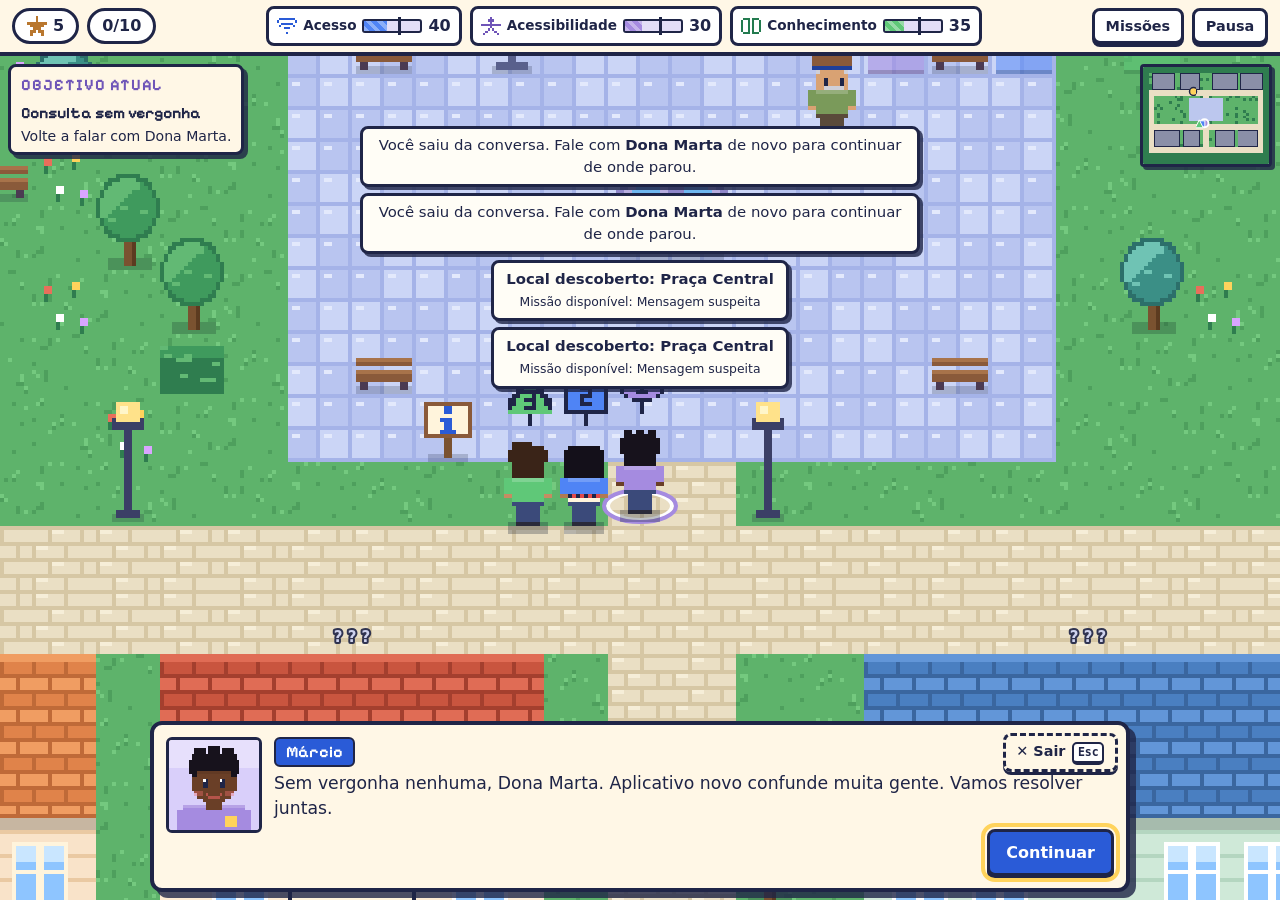
==== tests/test.html @ 05e47272 "first commit" ====
<!DOCTYPE html>
<html lang="pt-BR">
<head>
  <meta charset="utf-8">
  <meta name="viewport" content="width=device-width, initial-scale=1">
  <title>Testes — Conexão para Todos</title>
  <meta name="description" content="Jogo em pixel art sobre inclusão digital, acessibilidade e cidadania. Equipe 1 — UFC Russas.">
  <link rel="stylesheet" href="../fonts.css">
  <link rel="stylesheet" href="../styles.css">
<style>#results{display:none;position:fixed;inset:0;z-index:9999;overflow:auto;background:#fff7e6;color:#1f2547;padding:20px 28px;font:16px/1.5 system-ui,sans-serif}#results li{list-style:none;padding:3px 0}#results li.ok{color:#14502e}#results li.fail{color:#a1190c;font-weight:700}#results ul{padding:0}</style>
</head>
<body>
<div id="results" role="status"></div>
<div id="app">

  <!-- TELA DE TÍTULO -->
  <section id="screen-title" class="screen" aria-labelledby="game-title">
    <canvas id="title-canvas" aria-hidden="true"></canvas>
    <div class="title-box">
      <img id="logo-icon" class="logo-icon pix" alt="" aria-hidden="true">
      <p class="kicker">Jogo educativo em pixel art</p>
      <h1 id="game-title" aria-label="Conexão para Todos"><span class="t1" aria-hidden="true">Conexão</span><span class="t2" aria-hidden="true">para Todos</span></h1>
      <p class="tagline">Ajude a cidade de Conecta a incluir todo mundo no mundo digital.</p>
      <nav class="menu" aria-label="Menu principal">
        <button class="btn primary big" id="btn-play">Jogar · 1 jogador</button>
        <button class="btn primary big" id="btn-play2">Jogar · 2 jogadores</button>
        <div class="menu-grid">
          <button class="btn small" id="btn-how">Como jogar</button>
          <button class="btn small" id="btn-credits">Créditos</button>
          <button class="btn small" id="btn-options">Opções</button>
          <button class="btn small" id="btn-pad">🎮 Controle</button>
        </div>
      </nav>
      <p id="pad-hint" class="coophint hidden">🎮 <b>Controle detectado:</b> use o direcional ou o analógico e aperte <b>A</b> para escolher.</p>
      <p id="pad-help" class="coophint">🎮 <b>Tem controle?</b> Clique nesta janela e aperte um botão dele. Se não funcionar, abra <b>🎮 Controle</b>.</p>
      <p class="coophint"><b>2 jogadores (co-op local):</b> <b>J1</b> usa <kbd>W</kbd><kbd>A</kbd><kbd>S</kbd><kbd>D</kbd> e <b>J2</b> usa as setas, no mesmo teclado.</p>
      <p class="foot">Equipe 1 · UFC Campus de Russas</p>
    </div>
  </section>

  <!-- TELA DO JOGO -->
  <section id="screen-game" class="screen hidden" aria-label="Jogo">
    <header id="hud">
      <div class="hud-left">
        <span class="brand">Conecta</span>
        <button class="pill" id="btn-points" title="Pontos de Comunidade (clique para ver os status)">
          <img id="ico-pt" class="pix ico" alt=""><span class="sr">Pontos de Comunidade:</span><b id="val-pt">0</b><span class="pill-label">pontos</span>
        </button>
        <span class="pill static" title="Missões concluídas"><span class="pill-label">Missões</span><b id="val-prog">0/10</b></span>
      </div>
      <div class="statbar" id="stats" role="group" aria-label="Status coletivos da cidade"></div>
      <div class="hud-right">
        <button class="btn small" id="btn-quests" title="Lista de missões (M)">Missões</button>
        <button class="btn small" id="btn-pause" title="Pausar (Esc)">Pausa</button>
      </div>
    </header>

    <main id="stage">
      <canvas id="world" role="img" aria-label="Mapa de Conecta visto de cima. Use as setas ou WASD para andar e a tecla E para interagir."></canvas>
      <button id="tracker" class="panel" title="Abrir lista de missões">
        <span class="kicker">Objetivo atual</span>
        <b id="tracker-title">—</b>
        <span id="tracker-text">—</span>
      </button>
      <canvas id="minimap" aria-hidden="true"></canvas>
      <div id="team" role="group" aria-label="Equipe de agentes (troque com Tab ou teclas 1, 2 e 3)"></div>
      <div id="prompts"><button id="prompt" class="hidden"></button><button id="prompt2" class="hidden"></button></div>
      <div id="touch" aria-label="Controles na tela">
        <div class="dpad">
          <button data-dir="up" aria-label="Andar para cima">▲</button>
          <button data-dir="left" aria-label="Andar para a esquerda">◀</button>
          <button data-dir="right" aria-label="Andar para a direita">▶</button>
          <button data-dir="down" aria-label="Andar para baixo">▼</button>
        </div>
        <button id="btn-act" class="act" aria-label="Interagir">Interagir</button>
      </div>
      <div id="toasts" aria-live="polite" aria-atomic="false"></div>
      <div id="dialogue" class="hidden" role="dialog" aria-label="Diálogo">
        <button id="dlg-exit" class="btn small ghost dlg-exit" aria-label="Sair da conversa (tecla Esc)">✕ Sair <kbd>Esc</kbd></button>
        <img id="dlg-portrait" class="pix portrait" alt="">
        <div class="dlg-body">
          <div id="dlg-name" class="dlg-name"></div>
          <p id="dlg-text"></p>
          <div id="dlg-extra"></div>
          <div id="dlg-actions" class="dlg-actions"></div>
        </div>
      </div>
    </main>
  </section>

  <div id="modal-root"></div>
</div>

<noscript><p style="padding:24px;background:#fff7e6">Este jogo precisa de JavaScript para funcionar.</p></noscript>

<script src="../js/sprites.js"></script>
<script src="../js/world.js"></script>
<script src="../js/audio.js"></script>
<script src="../js/player.js"></script>
<script src="../js/ui.js"></script>
<script src="../js/dialogue.js"></script>
<script src="../js/activities.js"></script>
<script src="../js/missions.js"></script>
<script src="../js/gamepad.js"></script>
<script src="../js/game.js"></script>
<script src="tests.js"></script>
</body>
</html>
---- fonts.css ----
/* Gerado por tools/embed-fonts.js — fontes pixel (SIL OFL 1.1) embutidas para uso offline. Não edite à mão. */
@font-face { font-family: 'Press Start 2P'; font-style: normal; font-weight: 400; font-display: swap; src: url([data-uri]) format('woff2'); }
@font-face { font-family: 'Pixelify Sans'; font-style: normal; font-weight: 400; font-display: swap; src: url([data-uri]) format('woff2'); }
@font-face { font-family: 'Pixelify Sans'; font-style: normal; font-weight: 700; font-display: swap; src: url([data-uri]) format('woff2'); }
---- styles.css ----
/* Conexão para Todos — styles.css
 * Interface em estilo "pixel": bordas grossas, sombras duras, alto contraste e fontes do sistema. */
:root {
  --ink: #1f2547; --cream: #fff7e6; --paper: #fffdf6; --lilac: #d9cffa; --lilac-d: #6f55b8;
  --blue: #2a5bd7; --blue-l: #4f84f5; --green: #1f7a4a; --green-l: #5fc878; --warm: #e0834a; --sun: #ffd35c; --coral: #e86f5b;
  --hud-h: 56px;
  --pixel: "Pixelify Sans", "Trebuchet MS", "Segoe UI", system-ui, sans-serif;
  --pixel-title: "Press Start 2P", "Pixelify Sans", ui-monospace, monospace;
}
* { box-sizing: border-box; }
html, body { height: 100%; margin: 0; }
html { font-size: 16px; }
body {
  font: 1rem/1.45 "Trebuchet MS", "Segoe UI", system-ui, -apple-system, sans-serif; color: var(--ink);
  background: #2b3a6b; overflow: hidden; -webkit-tap-highlight-color: transparent;
}
body.large-text { font-size: 19px; }
.hidden { display: none !important; }
.sr { position: absolute; width: 1px; height: 1px; overflow: hidden; clip: rect(0 0 0 0); white-space: nowrap; }
.pix { image-rendering: pixelated; image-rendering: crisp-edges; }
#app { position: fixed; inset: 0; }
.screen { position: absolute; inset: 0; display: flex; flex-direction: column; }
h1, h2, h3 { margin: 0 0 .4em; line-height: 1.15; font-family: var(--pixel); }
.kicker, .dlg-name, .brand, #tracker b, .agent-txt b, .tag, .ptag, .q-head b { font-family: var(--pixel); }
h2 { font-size: 1.5rem; font-weight: 700; } h3 { font-size: 1.25rem; font-weight: 700; }
p { margin: 0 0 .7em; }
.kicker { font-size: 1rem; letter-spacing: .06em; text-transform: uppercase; font-weight: 700; color: var(--lilac-d); margin: 0 0 .3em; }
.lead { font-size: 1.05rem; }
.small { font-size: .85rem; }
kbd {
  display: inline-block; min-width: 1.6em; padding: 0 .4em; text-align: center; font: 700 .9em/1.5 ui-monospace, Consolas, monospace;
  background: #fff; border: 2px solid var(--ink); border-bottom-width: 4px; border-radius: 5px; color: var(--ink);
}
:focus-visible { outline: 4px solid var(--sun); outline-offset: 2px; box-shadow: 0 0 0 2px var(--ink); }

/* ---------- botões ---------- */
.btn {
  font: inherit; font-weight: 700; color: var(--ink); background: #fff; border: 3px solid var(--ink); border-radius: 8px;
  padding: .55em 1em; min-height: 44px; cursor: pointer; box-shadow: 0 4px 0 var(--ink); transition: transform .08s, box-shadow .08s;
}
.btn:hover:not(:disabled) { background: #eef2ff; }
.btn:active:not(:disabled) { transform: translateY(3px); box-shadow: 0 1px 0 var(--ink); }
.btn.primary { background: var(--blue); color: #fff; }
.btn.primary:hover:not(:disabled) { background: #1f49b3; }
.btn.ghost { background: transparent; box-shadow: none; border-style: dashed; }
.btn.small { min-height: 36px; padding: .3em .75em; font-size: .9rem; box-shadow: 0 3px 0 var(--ink); }
.btn.big { font-size: 1.3rem; padding: .6em 1.4em; }
.btn:disabled { opacity: .55; cursor: not-allowed; box-shadow: none; }
.reduce-motion .btn { transition: none; }

/* ---------- tela de título ---------- */
#title-canvas { position: absolute; inset: 0; width: 100%; height: 100%; image-rendering: pixelated; }
.title-box {
  position: relative; margin: auto; width: min(520px, 92%); padding: 22px 28px 16px; max-height: calc(100% - 16px); overflow: auto; text-align: center;
  background: rgba(255, 247, 230, .94); border: 4px solid var(--ink); border-radius: 12px; box-shadow: 8px 8px 0 var(--ink);
}
.tagline { font-family: var(--pixel); font-size: 1.25rem; font-weight: 400; margin: 8px 0 0; line-height: 1.3; }
.logo-icon { display: block; width: 75px; height: auto; margin: 2px auto 8px; image-rendering: pixelated;
  filter: drop-shadow(2px 0 0 var(--ink)) drop-shadow(-2px 0 0 var(--ink)) drop-shadow(0 2px 0 var(--ink)) drop-shadow(0 -2px 0 var(--ink)) drop-shadow(4px 4px 0 #7f93d9); }

/* logotipo em fonte pixel: contorno e sombra em degraus (cada "pixel" da fonte = --p) */
#game-title { display: flex; flex-direction: column; align-items: center; gap: 14px; margin: 6px 0 4px; line-height: 1; text-transform: uppercase; font-weight: 400; }
#game-title .t1, #game-title .t2 {
  display: block; font-family: var(--pixel-title); letter-spacing: .08em; padding: .4em .1em .1em;
  font-size: calc(var(--p) * 8); color: transparent; -webkit-text-fill-color: transparent; -webkit-background-clip: text; background-clip: text;
  filter: drop-shadow(2px 0 0 var(--ink)) drop-shadow(-2px 0 0 var(--ink)) drop-shadow(0 2px 0 var(--ink)) drop-shadow(0 -2px 0 var(--ink)) drop-shadow(var(--p) var(--p) 0 #7f93d9);
}
#game-title .t1 { --p: 5px; background-image: linear-gradient(180deg, #e3f4ff 0 33%, #8ec5ff 33% 66%, #2a5bd7 66% 100%); }
#game-title .t2 { --p: 3px; background-image: linear-gradient(180deg, #fff4b8 0 40%, #ffd35c 40% 70%, #f2a24b 70% 100%); }
@media (max-width: 480px) { #game-title .t1 { --p: 4px; } #game-title .t2 { --p: 2px; letter-spacing: .04em; } .logo-icon { width: 63px; } }
.title-box { transition: none; }
@media (min-width: 901px) { .title-box { margin-left: 6%; } }
.menu { display: flex; flex-direction: column; gap: 12px; margin: 14px auto 8px; max-width: 340px; }
.menu-grid { display: grid; grid-template-columns: 1fr 1fr; gap: 10px; }
.menu .btn.big { font-family: var(--pixel-title); font-weight: 400; font-size: 16px; letter-spacing: 0; padding: .95em .6em; }
.menu .btn.small { font-family: var(--pixel); font-weight: 400; font-size: 1.5rem; line-height: 1.1; padding: .2em .4em; }
.title-box .foot { margin: 14px 0 0; font-size: .85rem; }

/* ---------- HUD ---------- */
#hud {
  display: flex; align-items: center; gap: 10px 16px; flex-wrap: wrap; padding: 6px 12px; background: var(--cream);
  border-bottom: 4px solid var(--ink); position: relative; z-index: 5;
}
.hud-left, .hud-right { display: flex; align-items: center; gap: 8px; }
.hud-right { margin-left: auto; }
.brand { display: none; font-weight: 800; color: var(--blue); font-size: 1.1rem; letter-spacing: .02em; }
.pill { display: inline-flex; align-items: center; gap: 6px; font: inherit; background: #fff; border: 3px solid var(--ink); border-radius: 999px; padding: 2px 12px; cursor: pointer; color: var(--ink); min-height: 36px; }
.pill.static { cursor: default; }
.pill-label { font-size: .8rem; }
.ico { width: 20px; height: auto; vertical-align: middle; }
.statbar { display: flex; gap: 8px; flex-wrap: wrap; flex: 1 1 360px; justify-content: center; }
.stat {
  display: grid; grid-template-columns: auto auto 1fr auto; align-items: center; gap: 6px; font: inherit; color: var(--ink); background: #fff; border: 3px solid var(--ink);
  border-radius: 8px; padding: 3px 8px; cursor: pointer; min-width: 176px; min-height: 40px;
}
.stat-name { font-weight: 700; font-size: .85rem; white-space: nowrap; }
.stat-val { font-weight: 800; min-width: 2ch; text-align: right; }
.stat.goal-ok .stat-val::after { content: " ✔"; color: var(--green); }
.meter { position: relative; display: block; width: 100%; min-width: 60px; height: 14px; border: 2px solid var(--ink); border-radius: 3px; background: #e3def7; overflow: visible; }
.meter.big { height: 18px; margin: 6px 0; }
.meter .fill { display: block; height: 100%; width: 0; transition: width .5s; background-image: repeating-linear-gradient(45deg, rgba(255,255,255,.35) 0 4px, transparent 4px 8px); }
.reduce-motion .meter .fill { transition: none; }
.stat[data-stat="ac"] .fill { background-color: var(--blue-l); }
.stat[data-stat="ab"] .fill { background-color: #a58be0; }
.stat[data-stat="co"] .fill { background-color: var(--green-l); }
.meter.big .fill { background-color: #7a8fe0; }
.meter .goal { position: absolute; left: 60%; top: -4px; bottom: -4px; width: 3px; background: var(--ink); }

@media (min-width: 1500px) { .brand { display: inline; } }
@media (max-width: 1340px) { .pill-label { display: none; } }

/* ---------- palco ---------- */
#stage { position: relative; flex: 1; min-height: 0; background: #2b3a6b; overflow: hidden; }
#world { display: block; width: 100%; height: 100%; image-rendering: pixelated; }
.panel, #tracker { background: var(--cream); border: 3px solid var(--ink); border-radius: 8px; box-shadow: 4px 4px 0 rgba(31,37,71,.8); }
#tracker {
  position: absolute; top: 8px; left: 8px; max-width: min(340px, 56%); text-align: left; padding: 6px 10px; font: inherit; color: var(--ink); cursor: pointer;
  display: flex; flex-direction: column; gap: 1px;
}
#tracker b { font-size: .98rem; } #tracker span:last-child { font-size: .88rem; }
#minimap { position: absolute; top: 8px; right: 8px; width: 132px; height: auto; border: 3px solid var(--ink); border-radius: 4px; background: #fff; image-rendering: pixelated; box-shadow: 3px 3px 0 rgba(31,37,71,.8); }
#team { position: absolute; left: 8px; bottom: 8px; display: flex; gap: 8px; flex-wrap: wrap; }
.agent {
  position: relative; display: flex; align-items: center; gap: 8px; font: inherit; color: var(--ink); background: var(--cream); border: 3px solid var(--ink); border-radius: 8px;
  padding: 4px 10px 4px 4px; cursor: pointer; text-align: left; min-height: 52px;
}
.agent .portrait { width: 40px; height: 40px; border: 2px solid var(--ink); border-radius: 4px; }
.agent-txt { display: flex; flex-direction: column; line-height: 1.15; }
.agent-txt small { font-size: .74rem; }
.agent-key { position: absolute; top: -9px; right: -7px; background: #fff; border: 2px solid var(--ink); border-radius: 5px; font-size: .75rem; font-weight: 800; padding: 0 5px; }
.agent-state { display: none; position: absolute; bottom: -10px; left: 8px; background: var(--sun); border: 2px solid var(--ink); border-radius: 5px; font-size: .68rem; font-weight: 800; padding: 0 5px; }
.agent[aria-pressed="true"] { background: #fff2b8; box-shadow: 0 0 0 3px var(--sun), 0 0 0 5px var(--ink); }
.agent[aria-pressed="true"] .agent-state { display: block; }
#prompts { position: absolute; left: 50%; bottom: 78px; transform: translateX(-50%); display: flex; flex-direction: column; align-items: center; gap: 8px; max-width: 92%; }
#prompt, #prompt2 {
  font: inherit; font-weight: 700; color: var(--ink); background: #fff; border: 3px solid var(--ink);
  border-radius: 999px; padding: 6px 16px; cursor: pointer; box-shadow: 0 4px 0 var(--ink); min-height: 44px; max-width: 100%;
}
.ptag { display: inline-block; font-size: .75rem; font-weight: 800; padding: 0 7px; border-radius: 999px; border: 2px solid var(--ink); }
.ptag.p1 { background: var(--sun); } .ptag.p2 { background: #bfe0ff; }
.coophint { font-size: .85rem; margin: 0; } .title-box .coophint { margin-top: 4px; }
table.keys th, table.keys td { font-size: .9rem; } table.keys kbd { margin: 1px; }
.agent[data-p="1"] .agent-state { background: var(--sun); } .agent[data-p="2"] .agent-state { background: #bfe0ff; }
.agent[data-p="2"][aria-pressed="true"] { background: #e3f1ff; box-shadow: 0 0 0 3px #7fb6f0, 0 0 0 5px var(--ink); border-style: dashed; }
#touch { display: none; position: absolute; right: 8px; bottom: 8px; align-items: flex-end; gap: 14px; }
body.show-touch #touch { display: flex; }
.dpad { display: grid; grid-template-columns: repeat(3, 54px); grid-template-rows: repeat(2, 54px); gap: 4px; }
.dpad button { font-size: 1.3rem; border: 3px solid var(--ink); border-radius: 10px; background: rgba(255,247,230,.92); color: var(--ink); touch-action: none; }
.dpad button.on { background: var(--sun); }
.dpad [data-dir="up"] { grid-column: 2; grid-row: 1; } .dpad [data-dir="left"] { grid-column: 1; grid-row: 2; }
.dpad [data-dir="down"] { grid-column: 2; grid-row: 2; } .dpad [data-dir="right"] { grid-column: 3; grid-row: 2; }
#touch .act { width: 84px; height: 84px; border-radius: 50%; border: 4px solid var(--ink); background: var(--sun); font: inherit; font-weight: 800; color: var(--ink); touch-action: manipulation; }
#stage.busy #team, #stage.busy #prompts, #stage.busy #touch { display: none; }
#toasts { position: absolute; top: 8px; left: 50%; transform: translateX(-50%); display: flex; flex-direction: column; gap: 6px; align-items: center; pointer-events: none; width: min(560px, 60%); margin-top: 62px; }
.toast { background: var(--paper); border: 3px solid var(--ink); border-radius: 8px; padding: 6px 12px; box-shadow: 3px 3px 0 rgba(31,37,71,.8); animation: pop .25s ease-out; font-size: .93rem; text-align: center; }
.toast.out { opacity: 0; transition: opacity .4s; }
.reduce-motion .toast { animation: none; }
@keyframes pop { from { transform: translateY(-8px) scale(.96); opacity: 0; } to { transform: none; opacity: 1; } }

/* ---------- chips ---------- */
.chips { display: flex; flex-wrap: wrap; gap: 6px; margin: 6px 0; }
.chip { display: inline-flex; align-items: center; gap: 4px; padding: 1px 8px; border-radius: 999px; font-weight: 800; font-size: .85rem; border: 2px solid var(--ink); }
.chip .ico { width: 14px; }
.chip.up { background: #d7f5df; color: #0f4a28; } .chip.down { background: #ffe0dc; color: #7a1f14; }

/* ---------- diálogo ---------- */
#dialogue {
  position: absolute; left: 8px; right: 8px; bottom: 8px; max-width: 980px; margin: 0 auto; display: flex; gap: 12px; padding: 12px;
  background: var(--cream); border: 4px solid var(--ink); border-radius: 12px; box-shadow: 6px 6px 0 rgba(31,37,71,.8); max-height: 68%; overflow: auto; z-index: 4;
}
#dialogue .portrait { width: 96px; height: 96px; flex: none; border: 3px solid var(--ink); border-radius: 6px; background: #fff; }
.dlg-body { flex: 1; min-width: 0; }
.dlg-exit { position: absolute; top: 8px; right: 8px; z-index: 2; background: var(--cream); }
.dlg-exit kbd { font-size: .72rem; min-width: 0; padding: 0 .3em; margin-left: 2px; }
.act-head { position: relative; } .act-exit { margin-left: auto; align-self: flex-start; flex: none; }
.dlg-name { display: inline-block; background: var(--blue); color: #fff; font-weight: 800; padding: 1px 10px; border-radius: 6px; margin-bottom: 4px; border: 2px solid var(--ink); }
#dlg-text { font-size: 1.08rem; margin-bottom: .5em; }
.dlg-actions { display: flex; flex-wrap: wrap; gap: 8px; justify-content: flex-end; }
.choices { display: flex; flex-direction: column; gap: 8px; width: 100%; }
.btn.choice { display: flex; gap: 10px; align-items: flex-start; text-align: left; width: 100%; font-weight: 600; }
.btn.choice .num { flex: none; background: var(--ink); color: #fff; border-radius: 5px; min-width: 1.7em; text-align: center; font-weight: 800; }
.btn.choice.tried { opacity: .6; border-style: dashed; }
.btn.choice em { font-weight: 400; }
.tier { display: inline-block; font-weight: 800; padding: 0 8px; border-radius: 6px; border: 2px solid var(--ink); margin-right: 4px; }
.tier.best { background: #d7f5df; color: #0f4a28; } .tier.ok { background: #fff0c2; color: #6a4a00; } .tier.bad { background: #ffe0dc; color: #7a1f14; }
.hint-box { background: #eef2ff; border: 2px dashed var(--blue); border-radius: 6px; padding: 6px 10px; margin: 6px 0; font-size: .95rem; }

/* ---------- modais ---------- */
#modal-root { position: fixed; inset: 0; pointer-events: none; z-index: 40; }
.overlay { position: fixed; left: 0; right: 0; bottom: 0; top: var(--hud-h); display: flex; align-items: center; justify-content: center; padding: 10px; background: rgba(20, 25, 60, .62); pointer-events: auto; }
.card {
  background: var(--cream); border: 4px solid var(--ink); border-radius: 12px; box-shadow: 8px 8px 0 var(--ink); padding: 16px 20px 18px; width: min(640px, 100%); max-height: 100%; overflow: auto;
}
.overlay.wide .card { width: min(860px, 100%); }
.actions { display: flex; flex-wrap: wrap; gap: 10px; justify-content: flex-end; margin-top: 14px; }
.card > .actions, .card .pager > .actions, .card #fund-body > .actions, .card .victory > .actions, .card .mc > .actions { position: sticky; bottom: -18px; background: var(--cream); padding: 10px 0 6px; margin-bottom: -6px; z-index: 2; }
.menu .btn { width: 100%; }
.pager .pg-body { min-height: 120px; }
.dots { display: flex; gap: 6px; justify-content: center; margin-top: 6px; }
.dot { width: 10px; height: 10px; border: 2px solid var(--ink); border-radius: 50%; background: #fff; } .dot.on { background: var(--ink); }
.opts { display: flex; flex-direction: column; gap: 10px; }
.opt { display: flex; align-items: center; gap: 12px; } .opt.check input { width: 22px; height: 22px; } .opt input[type=range] { flex: 1; min-width: 120px; height: 28px; }
.srow { display: flex; gap: 12px; margin: 10px 0; align-items: flex-start; } .srow .ico { width: 30px; margin-top: 2px; } .srow > div { flex: 1; }
.srow p { margin: 0 0 .3em; font-size: .92rem; } .eff { background: #fff; border: 2px solid var(--ink); border-radius: 6px; padding: 4px 8px; }
.log { margin: 0; padding-left: 1.2em; font-size: .92rem; }
ul.quests { list-style: none; margin: 0; padding: 0; display: flex; flex-direction: column; gap: 10px; }
.q { background: #fff; border: 3px solid var(--ink); border-radius: 8px; padding: 8px 12px; } .q p { margin: .3em 0; font-size: .92rem; } .q .hint { font-weight: 700; }
.q-head { display: flex; justify-content: space-between; gap: 8px; align-items: center; flex-wrap: wrap; }
.tag { font-weight: 800; font-size: .8rem; padding: 1px 8px; border: 2px solid var(--ink); border-radius: 999px; background: #eef2ff; }
.q.done { background: #effaf2; } .q.doing { background: #fff8de; } .q.lock { background: #eeeef4; color: #3b3f66; } .q .where { font-weight: 700; }

/* ---------- atividades ---------- */
.act-head { display: flex; gap: 12px; align-items: center; margin-bottom: 8px; }
.act-head .portrait { width: 64px; height: 64px; border: 3px solid var(--ink); border-radius: 6px; }
.order { display: grid; grid-template-columns: 1fr 1fr; gap: 14px; }
.pool { display: flex; flex-direction: column; gap: 8px; }
.match { display: grid; grid-template-columns: 1fr 1fr; gap: 14px; }
.btn.step.sel { background: #fff2b8; box-shadow: 0 0 0 3px var(--sun), 0 0 0 5px var(--ink); }
.btn.step.matched { background: #d7f5df; cursor: default; }
.pairno { display: inline-block; min-width: 2.6em; text-align: center; background: var(--ink); color: #fff; border-radius: 5px; margin-right: 8px; font-size: .8rem; font-weight: 800; }
.btn.step { text-align: left; font-weight: 600; padding: .35em .8em; min-height: 40px; } .btn.step.used { opacity: .4; }
.seq { margin: 0; padding-left: 1.6em; display: flex; flex-direction: column; gap: 8px; min-height: 60px; } .seq li { background: #d7f5df; border: 2px solid var(--ink); border-radius: 6px; padding: 6px 10px; font-weight: 600; }
.msg-line { font-weight: 700; min-height: 1.5em; margin-top: 8px; }
.shake { animation: shake .35s; } .reduce-motion .shake { animation: none; outline: 3px solid var(--coral); }
@keyframes shake { 25% { transform: translateX(-5px); } 75% { transform: translateX(5px); } }
.hintrow { margin-top: 8px; }
.mock { background: #fff; border: 3px solid var(--ink); border-radius: 8px; overflow: hidden; margin: 8px auto; }
.mock.browser .bar { display: flex; align-items: center; gap: 5px; background: #e9e9f3; padding: 5px 8px; border-bottom: 2px solid var(--ink); }
.mock.browser .bar span { width: 10px; height: 10px; border-radius: 50%; background: #9a9ab5; } .mock.browser .bar em { margin-left: 8px; font-style: normal; font-size: .8rem; background: #fff; border: 1px solid #9a9ab5; border-radius: 10px; padding: 0 10px; }
.mock.phone { max-width: 340px; border-radius: 24px; border-width: 5px; }
.mock.phone .notch { height: 14px; background: var(--ink); width: 40%; margin: 0 auto; border-radius: 0 0 10px 10px; }
.mock.phone .sender { text-align: center; font-weight: 700; font-size: .85rem; padding: 4px; border-bottom: 2px solid #e3e3ee; }
.mock .mock-screen { display: flex; flex-direction: column; gap: 8px; padding: 10px; background: #fafafd; }
.spot-el { display: block; width: 100%; text-align: left; font: inherit; color: #232640; background: #fff; border: 3px dashed #c3c3d6; border-radius: 8px; padding: 8px 10px; cursor: pointer; min-height: 44px; }
.spot-el:hover { border-color: var(--blue); }
.spot-el .el-flag { display: block; font-size: .78rem; font-weight: 800; margin-top: 2px; min-height: 1em; }
.spot-el.marked { border-color: var(--coral); border-style: solid; background: #fff1ee; } .spot-el.marked .el-flag { color: #8a2a1c; }
.spot-el.hit { border-color: var(--green); border-style: solid; background: #effaf2; } .spot-el.hit .el-flag { color: #0f4a28; }
.spot-el.miss { border-color: var(--warm); border-style: solid; background: #fff6e8; } .spot-el.miss .el-flag { color: #7a3d00; }
.spot-el.fp { border-color: #7a7a99; border-style: solid; background: #f0f0f6; } .spot-el.fp .el-flag { color: #3b3f66; }
.spot-el .faint { color: #cfcfdc; font-size: 1.3rem; font-weight: 700; }
.spot-el .tiny { font-size: 9px; padding: 1px 4px; border: 1px solid #888; background: #eee; color: #444; }
.spot-el .imgbox { display: inline-block; padding: 0 14px; white-space: nowrap; height: 44px; line-height: 44px; text-align: center; background: repeating-linear-gradient(45deg, #e7e7ef 0 6px, #f6f6fb 6px 12px); border: 1px dashed #9a9ab5; color: #666; font-size: .8rem; margin-right: 8px; }
.spot-el.e-good { background: #f4fbf6; } .spot-el.e-cap { font-family: ui-monospace, monospace; background: #f2f2f2; }
.spot-el.e-txt { font-style: italic; } .spot-el.m-bubble { border-radius: 14px 14px 14px 4px; background: #eef2ff; } .spot-el.m-sender, .spot-el.m-time { font-size: .85rem; background: #f6f6fb; }
.result { margin-top: 8px; background: #fff; border: 2px solid var(--ink); border-radius: 8px; padding: 8px 12px; } .result:empty { display: none; } .result ul { margin: 4px 0 0; padding-left: 1.2em; font-size: .92rem; }
.budget { font-size: 1rem; }
.plan { display: grid; grid-template-columns: 1fr 1fr; gap: 8px; }
.plan-opt { display: flex; flex-direction: column; gap: 4px; text-align: left; font: inherit; color: var(--ink); background: #fff; border: 3px solid var(--ink); border-radius: 8px; padding: 8px 10px; cursor: pointer; min-height: 70px; }
.plan-opt.on { background: #d7f5df; box-shadow: 0 0 0 3px var(--green); }
.plan-opt:disabled { opacity: .5; cursor: not-allowed; }
.plan-opt .cost { align-self: flex-start; font-size: .75rem; font-weight: 800; background: var(--sun); border: 2px solid var(--ink); border-radius: 999px; padding: 0 8px; }
.plan-opt .po-mark { font-weight: 800; font-size: .82rem; color: #0f4a28; min-height: 1em; }
.plan.locked { opacity: .8; }
.fund-row { display: flex; align-items: center; gap: 10px; background: #fff; border: 3px solid var(--ink); border-radius: 8px; padding: 8px 10px; margin: 8px 0; flex-wrap: wrap; }
.fund-row .fr-txt { flex: 1; min-width: 180px; } .fund-row small { display: block; } .mut-btns { display: flex; gap: 6px; flex-wrap: wrap; }
.mc { text-align: center; } .mc .chips { justify-content: center; }
.stars { font-size: 2.2rem; letter-spacing: .15em; color: #c98a00; margin: 0; text-shadow: 2px 2px 0 var(--ink); }
.mc.pop .stars { animation: pop .5s ease-out; }
.msg { background: #eef2ff; border: 2px solid var(--blue); border-radius: 8px; padding: 8px 12px; text-align: left; margin: 10px 0 0; } .msg p { margin: 0 0 .3em; }
table.sum { width: 100%; border-collapse: collapse; margin: 10px 0; } table.sum th, table.sum td { border: 2px solid var(--ink); padding: 5px 8px; text-align: left; background: #fff; } table.sum thead th { background: var(--lilac); }
.done-list { margin: 6px 0 0; padding-left: 1.2em; } .victory h2 { color: var(--blue); }
.overlay.win { background: rgba(20, 25, 60, .75); }

/* ---------- responsivo ---------- */
@media (max-width: 760px) {
  .stat { min-width: 0; grid-template-columns: auto 1fr auto; } .stat-name { display: none; }
  .statbar { gap: 6px; flex-basis: 100%; order: 3; } .stat { flex: 1; }
  .brand, .pill-label { display: none; }
  #minimap { width: 88px; } #tracker { max-width: calc(100% - 112px); }
  #dialogue { flex-direction: column; gap: 6px; padding: 8px; } #dialogue .portrait { width: 56px; height: 56px; } #dlg-text { font-size: 1rem; }
  .order, .plan, .match { grid-template-columns: 1fr; }
  .agent-txt small { display: none; } #team { flex-wrap: nowrap; } #prompts { bottom: 70px; }
  body.show-touch #team { bottom: 150px; }
  .stat { padding: 2px 6px; gap: 4px; min-height: 36px; } .meter { min-width: 26px; } .stat-val { font-size: .9rem; }
  #touch .act { width: 74px; height: 74px; font-size: .68rem; padding: 0; }
  #toasts { width: calc(100% - 16px); margin-top: 118px; } .toast { font-size: .85rem; padding: 4px 8px; }
}
@media (max-height: 520px) { #minimap { display: none; } }

/* painel do controle */
.padcard { background: #fff; border: 3px solid var(--ink); border-radius: 8px; padding: 8px 12px; margin: 8px 0; }
.padcard.ignored { opacity: .65; border-style: dashed; }
.pa-row { margin-top: 6px; display: flex; flex-wrap: wrap; gap: 4px 8px; align-items: center; font-size: .92rem; }
.pill-act { display: inline-block; padding: 0 8px; border: 2px solid var(--ink); border-radius: 999px; background: #fff; font-weight: 700; font-size: .82rem; }
.pill-act.on { background: var(--sun); }
.axis meter { width: 70px; vertical-align: middle; }
.wiz-step { font-size: 1.05rem; background: #eef2ff; border: 2px solid var(--blue); border-radius: 8px; padding: 8px 12px; }

/* foco visível ao navegar com controle */
body.padnav :focus { outline: 4px solid var(--sun); outline-offset: 2px; box-shadow: 0 0 0 2px var(--ink); }

/* ---------- alto contraste / animações ---------- */
body.high-contrast { --cream: #ffffff; --paper: #ffffff; --ink: #000000; --blue: #0030b0; --lilac: #e8e8ff; }
body.high-contrast .card, body.high-contrast #dialogue, body.high-contrast #hud { border-color: #000; }
body.high-contrast .btn { border-width: 4px; } body.high-contrast .chip.up { background: #fff; color: #004d1f; } body.high-contrast .chip.down { background: #fff; color: #8a0000; }
body.high-contrast .overlay { background: rgba(0, 0, 0, .8); }
body.reduce-motion * { animation: none !important; transition: none !important; }
@media (prefers-reduced-motion: reduce) { * { animation: none !important; transition: none !important; } }
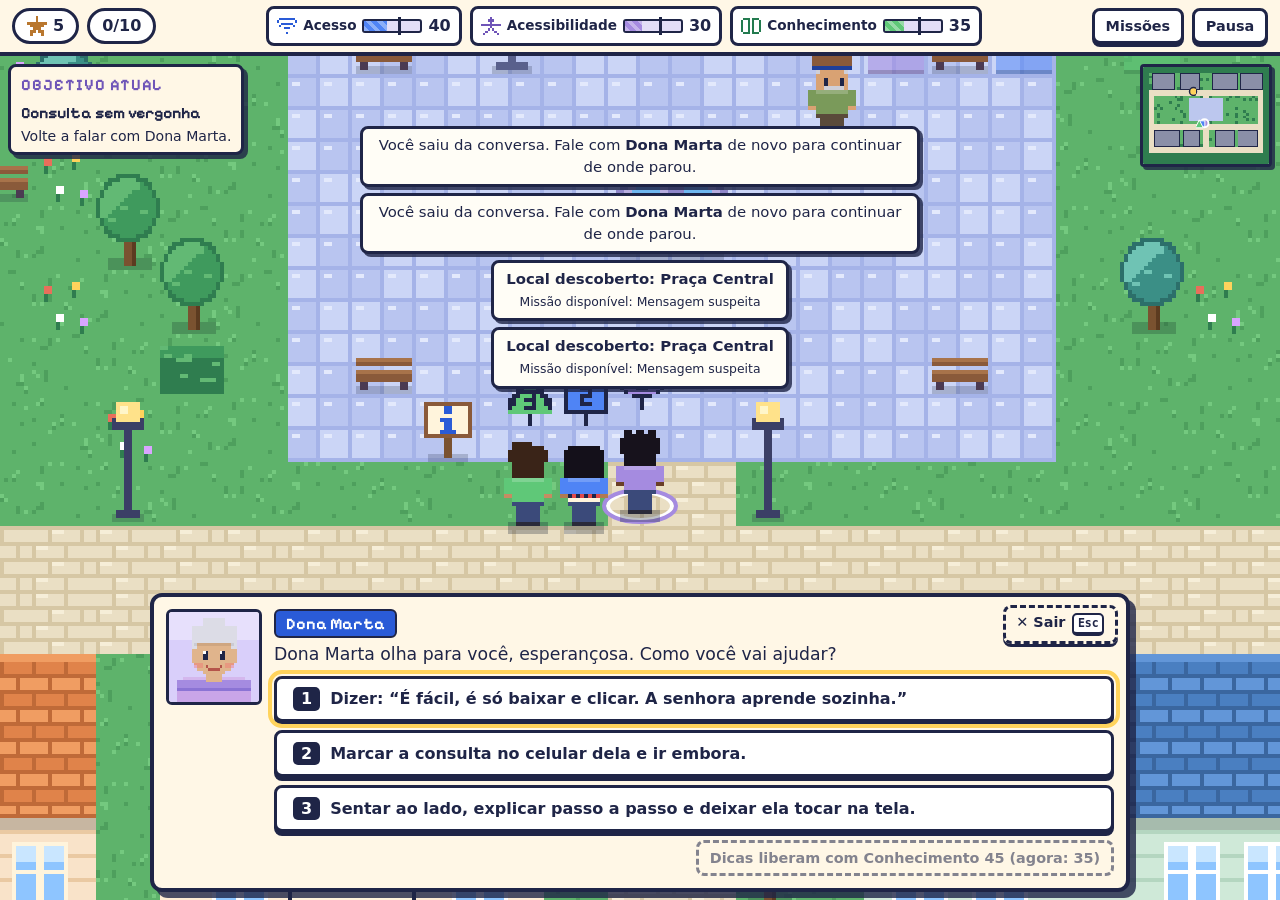
==== commit a43c584d: "feat: música de fundo, modo celular só 1 jogador e toque sem seleção de texto" ====
--- a/tests/test.html
+++ b/tests/test.html
@@ -33,7 +33,7 @@
       </nav>
       <p id="pad-hint" class="coophint hidden">🎮 <b>Controle detectado:</b> use o direcional ou o analógico e aperte <b>A</b> para escolher.</p>
       <p id="pad-help" class="coophint">🎮 <b>Tem controle?</b> Clique nesta janela e aperte um botão dele. Se não funcionar, abra <b>🎮 Controle</b>.</p>
-      <p class="coophint"><b>2 jogadores (co-op local):</b> <b>J1</b> usa <kbd>W</kbd><kbd>A</kbd><kbd>S</kbd><kbd>D</kbd> e <b>J2</b> usa as setas, no mesmo teclado.</p>
+      <p class="coophint coop-only"><b>2 jogadores (co-op local):</b> <b>J1</b> usa <kbd>W</kbd><kbd>A</kbd><kbd>S</kbd><kbd>D</kbd> e <b>J2</b> usa as setas, no mesmo teclado.</p>
       <p class="foot">Equipe 1 · UFC Campus de Russas</p>
     </div>
   </section>
--- a/styles.css
+++ b/styles.css
@@ -297,3 +297,13 @@
 body.high-contrast .overlay { background: rgba(0, 0, 0, .8); }
 body.reduce-motion * { animation: none !important; transition: none !important; }
 @media (prefers-reduced-motion: reduce) { * { animation: none !important; transition: none !important; } }
+
+/* ---------- toque no celular: sem seleção de texto, sem menu de "pressionar e segurar", sem zoom ---------- */
+#screen-game, #screen-title, #touch, #touch * {
+  -webkit-user-select: none; user-select: none; -webkit-touch-callout: none;
+}
+#screen-game input, #screen-game textarea, #screen-title input, #screen-title textarea { -webkit-user-select: text; user-select: text; }
+#touch, #touch button, .dpad button, #touch .act { touch-action: none; -webkit-tap-highlight-color: transparent; }
+#world { touch-action: none; }
+/* no celular só existe o modo de 1 jogador */
+body.is-phone #btn-play2, body.is-phone .coop-only { display: none !important; }
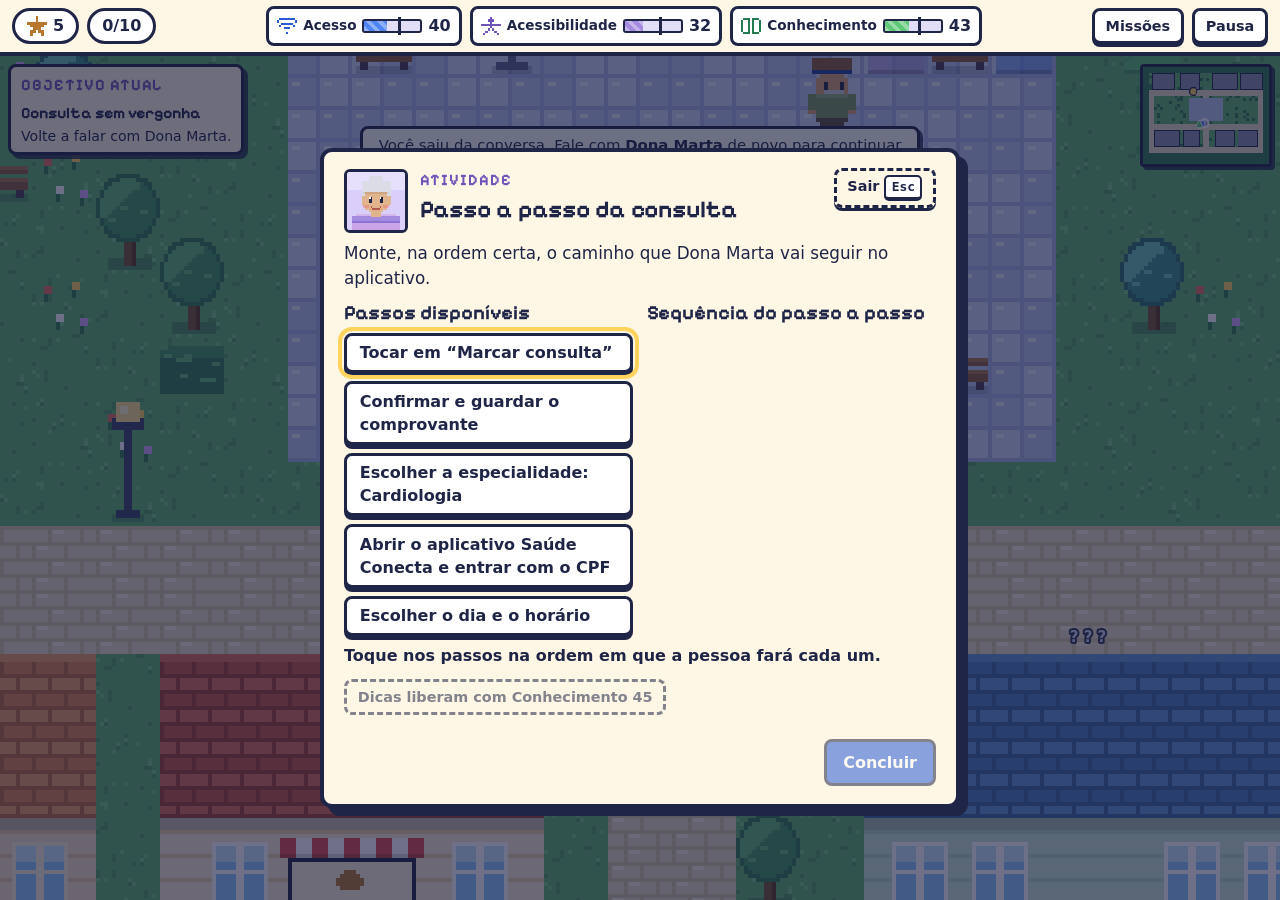
==== commit cc75cc77: "Melhora os icones e embaralhar as respostas" ====
--- a/tests/test.html
+++ b/tests/test.html
@@ -28,11 +28,11 @@
           <button class="btn small" id="btn-how">Como jogar</button>
           <button class="btn small" id="btn-credits">Créditos</button>
           <button class="btn small" id="btn-options">Opções</button>
-          <button class="btn small" id="btn-pad">🎮 Controle</button>
+          <button class="btn small icon-btn" id="btn-pad"><svg class="gamepad-icon" viewBox="0 0 24 24" aria-hidden="true"><path d="M7 8h10a5 5 0 0 1 4.7 6.7l-.8 2.1a2.2 2.2 0 0 1-3.6.8L15.5 16h-7l-1.8 1.6a2.2 2.2 0 0 1-3.6-.8l-.8-2.1A5 5 0 0 1 7 8Z"/><path d="M7.5 11v4M5.5 13h4M15.5 12.5h.01M18 14.5h.01"/></svg><span>Controle</span></button>
         </div>
       </nav>
-      <p id="pad-hint" class="coophint hidden">🎮 <b>Controle detectado:</b> use o direcional ou o analógico e aperte <b>A</b> para escolher.</p>
-      <p id="pad-help" class="coophint">🎮 <b>Tem controle?</b> Clique nesta janela e aperte um botão dele. Se não funcionar, abra <b>🎮 Controle</b>.</p>
+      <p id="pad-hint" class="coophint hidden"><b>Controle detectado:</b> use o direcional ou o analógico e aperte <b>A</b> para escolher.</p>
+      <p id="pad-help" class="coophint"><b>Tem controle?</b> Clique nesta janela e aperte um botão dele. Se não funcionar, abra <b>Controle</b>.</p>
       <p class="coophint coop-only"><b>2 jogadores (co-op local):</b> <b>J1</b> usa <kbd>W</kbd><kbd>A</kbd><kbd>S</kbd><kbd>D</kbd> e <b>J2</b> usa as setas, no mesmo teclado.</p>
       <p class="foot">Equipe 1 · UFC Campus de Russas</p>
     </div>
@@ -76,7 +76,7 @@
       </div>
       <div id="toasts" aria-live="polite" aria-atomic="false"></div>
       <div id="dialogue" class="hidden" role="dialog" aria-label="Diálogo">
-        <button id="dlg-exit" class="btn small ghost dlg-exit" aria-label="Sair da conversa (tecla Esc)">✕ Sair <kbd>Esc</kbd></button>
+        <button id="dlg-exit" class="btn small ghost dlg-exit" aria-label="Sair da conversa (tecla Esc)">Sair <kbd>Esc</kbd></button>
         <img id="dlg-portrait" class="pix portrait" alt="">
         <div class="dlg-body">
           <div id="dlg-name" class="dlg-name"></div>
--- a/styles.css
+++ b/styles.css
@@ -47,6 +47,9 @@
 .btn.big { font-size: 1.3rem; padding: .6em 1.4em; }
 .btn:disabled { opacity: .55; cursor: not-allowed; box-shadow: none; }
 .reduce-motion .btn { transition: none; }
+.icon-btn { display: inline-flex; align-items: center; justify-content: center; gap: 7px; }
+.gamepad-icon { width: 1.25em; height: 1.25em; flex: none; fill: none; stroke: currentColor; stroke-width: 1.8; stroke-linecap: square; stroke-linejoin: miter; }
+.gamepad-icon.inline { vertical-align: -.18em; margin-right: 6px; }
 
 /* ---------- tela de título ---------- */
 #title-canvas { position: absolute; inset: 0; width: 100%; height: 100%; image-rendering: pixelated; }
